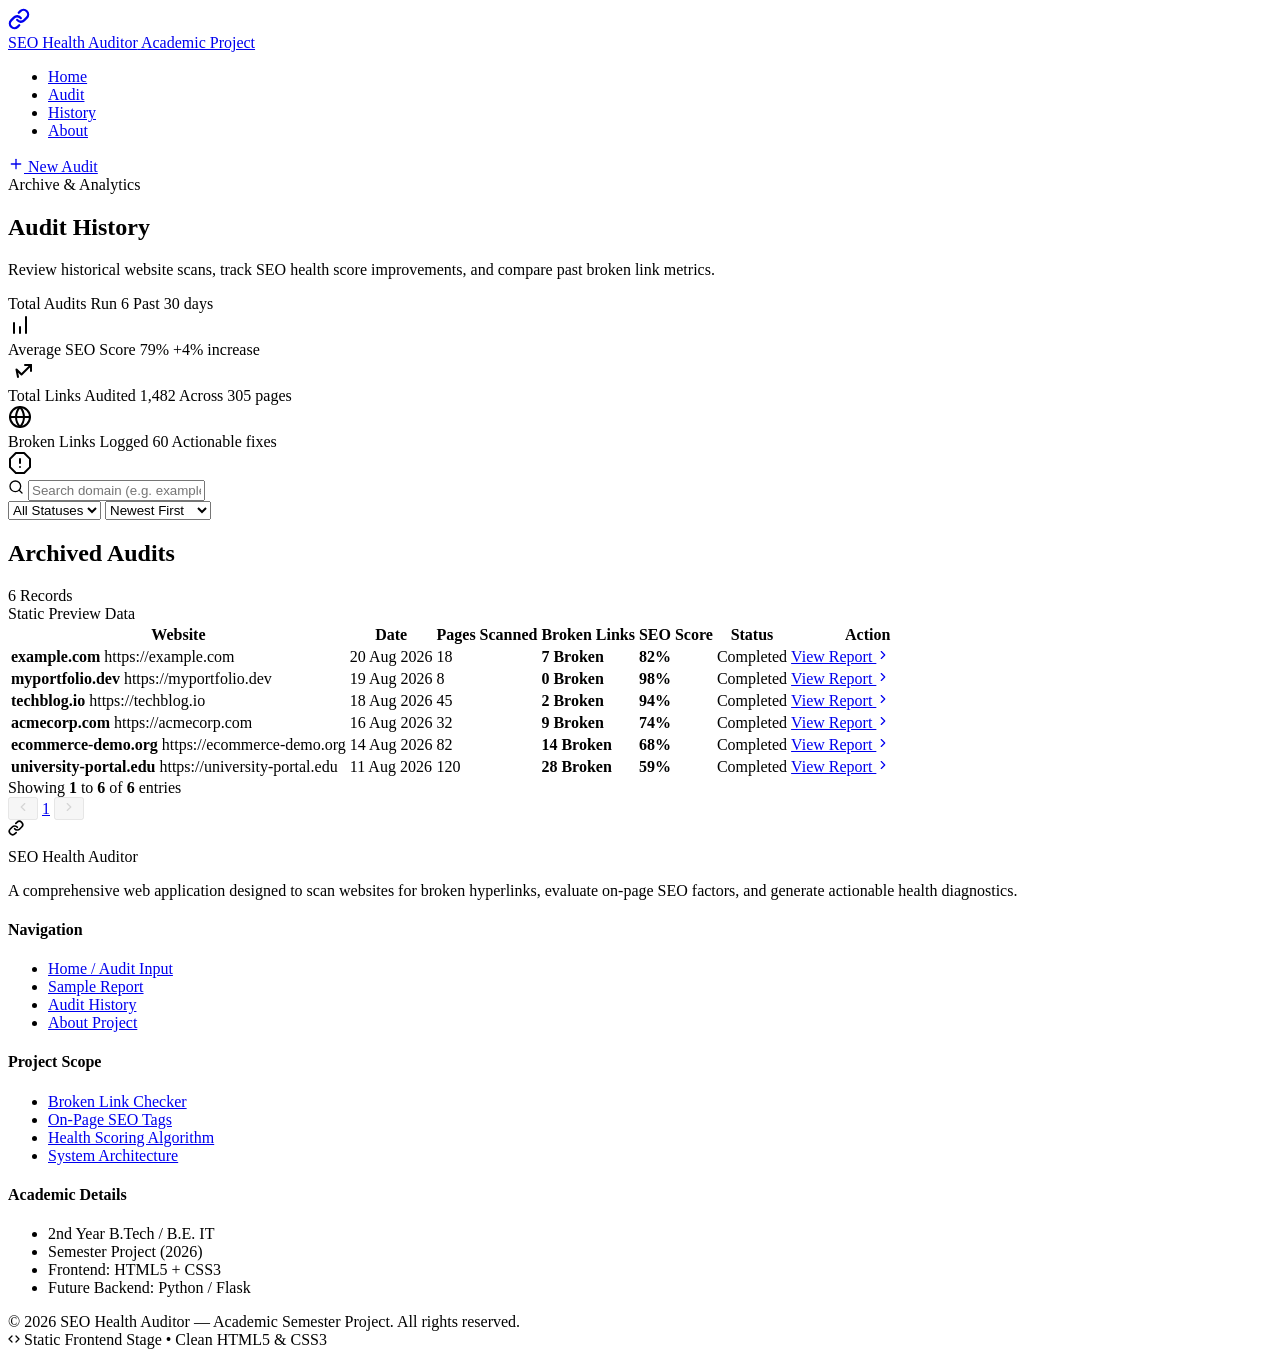
==== history.html @ 5d19b70d "Add files via upload" ====
<!DOCTYPE html>
<html lang="en">
<head>
  <meta charset="UTF-8">
  <meta name="viewport" content="width=device-width, initial-scale=1.0">
  <meta name="description" content="View previous website audit reports, track SEO health score progression over time, and access archived crawl logs.">
  <title>Audit History — SEO Health Auditor</title>
  <link rel="stylesheet" href="css/style.css">
</head>
<body>

  <!-- Navigation Bar -->
  <header class="navbar">
    <div class="container navbar-container">
      <a href="index.html" class="brand-logo" aria-label="SEO Health Auditor Home">
        <div class="brand-icon">
          <svg width="22" height="22" viewBox="0 0 24 24" fill="none" stroke="currentColor" stroke-width="2.5" stroke-linecap="round" stroke-linejoin="round" aria-hidden="true">
            <path d="M10 13a5 5 0 0 0 7.54.54l3-3a5 5 0 0 0-7.07-7.07l-1.72 1.71"></path>
            <path d="M14 11a5 5 0 0 0-7.54-.54l-3 3a5 5 0 0 0 7.07 7.07l1.71-1.71"></path>
          </svg>
        </div>
        <span>SEO Health Auditor</span>
        <span class="brand-badge">Academic Project</span>
      </a>

      <nav aria-label="Main Navigation">
        <ul class="nav-menu">
          <li><a href="index.html" class="nav-link">Home</a></li>
          <li><a href="audit-results.html" class="nav-link">Audit</a></li>
          <li><a href="history.html" class="nav-link active">History</a></li>
          <li><a href="about.html" class="nav-link">About</a></li>
        </ul>
      </nav>

      <div class="nav-actions">
        <a href="index.html" class="btn btn-primary btn-sm">
          <svg width="16" height="16" viewBox="0 0 24 24" fill="none" stroke="currentColor" stroke-width="2" stroke-linecap="round" stroke-linejoin="round" aria-hidden="true">
            <line x1="12" y1="5" x2="12" y2="19"></line>
            <line x1="5" y1="12" x2="19" y2="12"></line>
          </svg>
          New Audit
        </a>
      </div>
    </div>
  </header>

  <!-- Main Content Area -->
  <main class="main-content">
    <div class="container">

      <!-- Page Header -->
      <section class="section-header">
        <span class="section-tag">Archive &amp; Analytics</span>
        <h1 class="section-title">Audit History</h1>
        <p class="section-subtitle">
          Review historical website scans, track SEO health score improvements, and compare past broken link metrics.
        </p>
      </section>

      <!-- History Summary Metrics -->
      <section class="metrics-grid" aria-label="Historical Summary Statistics">
        <div class="metric-card">
          <div class="metric-info">
            <span class="metric-label">Total Audits Run</span>
            <span class="metric-value">6</span>
            <span class="metric-subtext">Past 30 days</span>
          </div>
          <div class="metric-icon-box blue">
            <svg width="24" height="24" viewBox="0 0 24 24" fill="none" stroke="currentColor" stroke-width="2" stroke-linecap="round" stroke-linejoin="round" aria-hidden="true">
              <path d="M12 20v-6M6 20V10M18 20V4"></path>
            </svg>
          </div>
        </div>

        <div class="metric-card">
          <div class="metric-info">
            <span class="metric-label">Average SEO Score</span>
            <span class="metric-value" style="color: var(--primary);">79%</span>
            <span class="metric-subtext" style="color: var(--success-dark);">+4% increase</span>
          </div>
          <div class="metric-icon-box success">
            <svg width="24" height="24" viewBox="0 0 24 24" fill="none" stroke="currentColor" stroke-width="2" stroke-linecap="round" stroke-linejoin="round" aria-hidden="true">
              <polyline points="23 6 13.5 15.5 8.5 10.5 10 18"></polyline>
              <polyline points="17 6 23 6 23 12"></polyline>
            </svg>
          </div>
        </div>

        <div class="metric-card">
          <div class="metric-info">
            <span class="metric-label">Total Links Audited</span>
            <span class="metric-value">1,482</span>
            <span class="metric-subtext">Across 305 pages</span>
          </div>
          <div class="metric-icon-box indigo">
            <svg width="24" height="24" viewBox="0 0 24 24" fill="none" stroke="currentColor" stroke-width="2" stroke-linecap="round" stroke-linejoin="round" aria-hidden="true">
              <circle cx="12" cy="12" r="10"></circle>
              <line x1="2" y1="12" x2="22" y2="12"></line>
              <path d="M12 2a15.3 15.3 0 0 1 4 10 15.3 15.3 0 0 1-4 10 15.3 15.3 0 0 1-4-10 15.3 15.3 0 0 1 4-10z"></path>
            </svg>
          </div>
        </div>

        <div class="metric-card">
          <div class="metric-info">
            <span class="metric-label">Broken Links Logged</span>
            <span class="metric-value" style="color: var(--danger-dark);">60</span>
            <span class="metric-subtext" style="color: var(--danger);">Actionable fixes</span>
          </div>
          <div class="metric-icon-box danger">
            <svg width="24" height="24" viewBox="0 0 24 24" fill="none" stroke="currentColor" stroke-width="2" stroke-linecap="round" stroke-linejoin="round" aria-hidden="true">
              <polygon points="7.86 2 16.14 2 22 7.86 22 16.14 16.14 22 7.86 22 2 16.14 2 7.86 7.86 2"></polygon>
              <line x1="12" y1="8" x2="12" y2="12"></line>
              <line x1="12" y1="16" x2="12.01" y2="16"></line>
            </svg>
          </div>
        </div>
      </section>

      <!-- Filter and Search Bar -->
      <section class="filter-bar" aria-label="Search and Filter Audits">
        <div class="search-box-wrapper">
          <span class="search-box-icon" aria-hidden="true">
            <svg width="16" height="16" viewBox="0 0 24 24" fill="none" stroke="currentColor" stroke-width="2" stroke-linecap="round" stroke-linejoin="round">
              <circle cx="11" cy="11" r="8"></circle>
              <line x1="21" y1="21" x2="16.65" y2="16.65"></line>
            </svg>
          </span>
          <label for="search-domain" class="visually-hidden" style="position: absolute; width: 1px; height: 1px; padding: 0; margin: -1px; overflow: hidden; clip: rect(0, 0, 0, 0); border: 0;">Search domain</label>
          <input 
            type="text" 
            id="search-domain" 
            class="search-input" 
            placeholder="Search domain (e.g. example.com)..."
          >
        </div>

        <div class="filter-actions">
          <label for="filter-status" class="visually-hidden" style="position: absolute; width: 1px; height: 1px; padding: 0; margin: -1px; overflow: hidden; clip: rect(0, 0, 0, 0); border: 0;">Filter by Status</label>
          <select id="filter-status" class="filter-select">
            <option value="all">All Statuses</option>
            <option value="completed">Completed</option>
            <option value="in-progress">In Progress</option>
            <option value="failed">Failed</option>
          </select>

          <label for="sort-by" class="visually-hidden" style="position: absolute; width: 1px; height: 1px; padding: 0; margin: -1px; overflow: hidden; clip: rect(0, 0, 0, 0); border: 0;">Sort by</label>
          <select id="sort-by" class="filter-select">
            <option value="date-desc">Newest First</option>
            <option value="date-asc">Oldest First</option>
            <option value="score-desc">Highest Score</option>
            <option value="score-asc">Lowest Score</option>
          </select>
        </div>
      </section>

      <!-- History Table Data Card -->
      <section class="data-card" aria-label="Previous Audit Records">
        <div class="data-card-header">
          <div class="data-card-title-group">
            <h2 class="data-card-title">Archived Audits</h2>
            <span class="data-card-count">6 Records</span>
          </div>
          <div>
            <span class="badge badge-neutral">Static Preview Data</span>
          </div>
        </div>

        <div class="table-responsive">
          <table class="data-table">
            <thead>
              <tr>
                <th scope="col">Website</th>
                <th scope="col">Date</th>
                <th scope="col">Pages Scanned</th>
                <th scope="col">Broken Links</th>
                <th scope="col">SEO Score</th>
                <th scope="col">Status</th>
                <th scope="col" style="text-align: right;">Action</th>
              </tr>
            </thead>
            <tbody>
              <!-- Row 1: example.com -->
              <tr>
                <td>
                  <strong>example.com</strong>
                  <span class="table-subtext">https://example.com</span>
                </td>
                <td>20 Aug 2026</td>
                <td>18</td>
                <td>
                  <span class="badge badge-warning" style="font-weight: 700;">7 Broken</span>
                </td>
                <td>
                  <strong style="color: var(--primary);">82%</strong>
                </td>
                <td>
                  <span class="badge badge-success">
                    <span class="badge-dot" aria-hidden="true"></span>
                    Completed
                  </span>
                </td>
                <td style="text-align: right;">
                  <a href="audit-results.html" class="btn btn-secondary btn-sm">
                    View Report
                    <svg width="14" height="14" viewBox="0 0 24 24" fill="none" stroke="currentColor" stroke-width="2" stroke-linecap="round" stroke-linejoin="round" aria-hidden="true">
                      <polyline points="9 18 15 12 9 6"></polyline>
                    </svg>
                  </a>
                </td>
              </tr>

              <!-- Row 2: myportfolio.dev -->
              <tr>
                <td>
                  <strong>myportfolio.dev</strong>
                  <span class="table-subtext">https://myportfolio.dev</span>
                </td>
                <td>19 Aug 2026</td>
                <td>8</td>
                <td>
                  <span class="badge badge-success" style="font-weight: 700;">0 Broken</span>
                </td>
                <td>
                  <strong style="color: var(--success-dark);">98%</strong>
                </td>
                <td>
                  <span class="badge badge-success">
                    <span class="badge-dot" aria-hidden="true"></span>
                    Completed
                  </span>
                </td>
                <td style="text-align: right;">
                  <a href="audit-results.html" class="btn btn-secondary btn-sm">
                    View Report
                    <svg width="14" height="14" viewBox="0 0 24 24" fill="none" stroke="currentColor" stroke-width="2" stroke-linecap="round" stroke-linejoin="round" aria-hidden="true">
                      <polyline points="9 18 15 12 9 6"></polyline>
                    </svg>
                  </a>
                </td>
              </tr>

              <!-- Row 3: techblog.io -->
              <tr>
                <td>
                  <strong>techblog.io</strong>
                  <span class="table-subtext">https://techblog.io</span>
                </td>
                <td>18 Aug 2026</td>
                <td>45</td>
                <td>
                  <span class="badge badge-success" style="font-weight: 700;">2 Broken</span>
                </td>
                <td>
                  <strong style="color: var(--success-dark);">94%</strong>
                </td>
                <td>
                  <span class="badge badge-success">
                    <span class="badge-dot" aria-hidden="true"></span>
                    Completed
                  </span>
                </td>
                <td style="text-align: right;">
                  <a href="audit-results.html" class="btn btn-secondary btn-sm">
                    View Report
                    <svg width="14" height="14" viewBox="0 0 24 24" fill="none" stroke="currentColor" stroke-width="2" stroke-linecap="round" stroke-linejoin="round" aria-hidden="true">
                      <polyline points="9 18 15 12 9 6"></polyline>
                    </svg>
                  </a>
                </td>
              </tr>

              <!-- Row 4: acmecorp.com -->
              <tr>
                <td>
                  <strong>acmecorp.com</strong>
                  <span class="table-subtext">https://acmecorp.com</span>
                </td>
                <td>16 Aug 2026</td>
                <td>32</td>
                <td>
                  <span class="badge badge-warning" style="font-weight: 700;">9 Broken</span>
                </td>
                <td>
                  <strong style="color: var(--primary);">74%</strong>
                </td>
                <td>
                  <span class="badge badge-success">
                    <span class="badge-dot" aria-hidden="true"></span>
                    Completed
                  </span>
                </td>
                <td style="text-align: right;">
                  <a href="audit-results.html" class="btn btn-secondary btn-sm">
                    View Report
                    <svg width="14" height="14" viewBox="0 0 24 24" fill="none" stroke="currentColor" stroke-width="2" stroke-linecap="round" stroke-linejoin="round" aria-hidden="true">
                      <polyline points="9 18 15 12 9 6"></polyline>
                    </svg>
                  </a>
                </td>
              </tr>

              <!-- Row 5: ecommerce-demo.org -->
              <tr>
                <td>
                  <strong>ecommerce-demo.org</strong>
                  <span class="table-subtext">https://ecommerce-demo.org</span>
                </td>
                <td>14 Aug 2026</td>
                <td>82</td>
                <td>
                  <span class="badge badge-critical" style="font-weight: 700;">14 Broken</span>
                </td>
                <td>
                  <strong style="color: var(--warning-dark);">68%</strong>
                </td>
                <td>
                  <span class="badge badge-success">
                    <span class="badge-dot" aria-hidden="true"></span>
                    Completed
                  </span>
                </td>
                <td style="text-align: right;">
                  <a href="audit-results.html" class="btn btn-secondary btn-sm">
                    View Report
                    <svg width="14" height="14" viewBox="0 0 24 24" fill="none" stroke="currentColor" stroke-width="2" stroke-linecap="round" stroke-linejoin="round" aria-hidden="true">
                      <polyline points="9 18 15 12 9 6"></polyline>
                    </svg>
                  </a>
                </td>
              </tr>

              <!-- Row 6: university-portal.edu -->
              <tr>
                <td>
                  <strong>university-portal.edu</strong>
                  <span class="table-subtext">https://university-portal.edu</span>
                </td>
                <td>11 Aug 2026</td>
                <td>120</td>
                <td>
                  <span class="badge badge-critical" style="font-weight: 700;">28 Broken</span>
                </td>
                <td>
                  <strong style="color: var(--danger-dark);">59%</strong>
                </td>
                <td>
                  <span class="badge badge-success">
                    <span class="badge-dot" aria-hidden="true"></span>
                    Completed
                  </span>
                </td>
                <td style="text-align: right;">
                  <a href="audit-results.html" class="btn btn-secondary btn-sm">
                    View Report
                    <svg width="14" height="14" viewBox="0 0 24 24" fill="none" stroke="currentColor" stroke-width="2" stroke-linecap="round" stroke-linejoin="round" aria-hidden="true">
                      <polyline points="9 18 15 12 9 6"></polyline>
                    </svg>
                  </a>
                </td>
              </tr>
            </tbody>
          </table>
        </div>

        <!-- Pagination Bar -->
        <div class="pagination">
          <div class="pagination-info">
            Showing <strong>1</strong> to <strong>6</strong> of <strong>6</strong> entries
          </div>
          <div class="pagination-controls">
            <button type="button" class="page-btn" disabled style="opacity: 0.5; cursor: not-allowed;" aria-label="Previous Page">
              <svg width="14" height="14" viewBox="0 0 24 24" fill="none" stroke="currentColor" stroke-width="2" stroke-linecap="round" stroke-linejoin="round">
                <polyline points="15 18 9 12 15 6"></polyline>
              </svg>
            </button>
            <a href="#" class="page-btn active">1</a>
            <button type="button" class="page-btn" disabled style="opacity: 0.5; cursor: not-allowed;" aria-label="Next Page">
              <svg width="14" height="14" viewBox="0 0 24 24" fill="none" stroke="currentColor" stroke-width="2" stroke-linecap="round" stroke-linejoin="round">
                <polyline points="9 18 15 12 9 6"></polyline>
              </svg>
            </button>
          </div>
        </div>
      </section>

    </div>
  </main>

  <!-- Global Footer -->
  <footer class="site-footer">
    <div class="container">
      <div class="footer-top">
        <div>
          <div class="footer-brand-title">
            <div class="brand-icon" style="width: 28px; height: 28px;">
              <svg width="16" height="16" viewBox="0 0 24 24" fill="none" stroke="currentColor" stroke-width="2.5" stroke-linecap="round" stroke-linejoin="round" aria-hidden="true">
                <path d="M10 13a5 5 0 0 0 7.54.54l3-3a5 5 0 0 0-7.07-7.07l-1.72 1.71"></path>
                <path d="M14 11a5 5 0 0 0-7.54-.54l-3 3a5 5 0 0 0 7.07 7.07l1.71-1.71"></path>
              </svg>
            </div>
            <span>SEO Health Auditor</span>
          </div>
          <p class="footer-desc">
            A comprehensive web application designed to scan websites for broken hyperlinks, evaluate on-page SEO factors, and generate actionable health diagnostics.
          </p>
        </div>

        <div>
          <h4 class="footer-column-title">Navigation</h4>
          <ul class="footer-links">
            <li><a href="index.html" class="footer-link">Home / Audit Input</a></li>
            <li><a href="audit-results.html" class="footer-link">Sample Report</a></li>
            <li><a href="history.html" class="footer-link">Audit History</a></li>
            <li><a href="about.html" class="footer-link">About Project</a></li>
          </ul>
        </div>

        <div>
          <h4 class="footer-column-title">Project Scope</h4>
          <ul class="footer-links">
            <li><a href="audit-results.html#broken-links" class="footer-link">Broken Link Checker</a></li>
            <li><a href="audit-results.html#seo-issues" class="footer-link">On-Page SEO Tags</a></li>
            <li><a href="audit-results.html#health-score" class="footer-link">Health Scoring Algorithm</a></li>
            <li><a href="about.html#architecture" class="footer-link">System Architecture</a></li>
          </ul>
        </div>

        <div>
          <h4 class="footer-column-title">Academic Details</h4>
          <ul class="footer-links">
            <li><span class="footer-link" style="cursor: default;">2nd Year B.Tech / B.E. IT</span></li>
            <li><span class="footer-link" style="cursor: default;">Semester Project (2026)</span></li>
            <li><span class="footer-link" style="cursor: default;">Frontend: HTML5 + CSS3</span></li>
            <li><span class="footer-link" style="cursor: default;">Future Backend: Python / Flask</span></li>
          </ul>
        </div>
      </div>

      <div class="footer-bottom">
        <div>
          &copy; 2026 SEO Health Auditor — Academic Semester Project. All rights reserved.
        </div>
        <div>
          <span class="footer-tag">
            <svg width="12" height="12" viewBox="0 0 24 24" fill="none" stroke="currentColor" stroke-width="2.5" stroke-linecap="round" stroke-linejoin="round" aria-hidden="true">
              <polyline points="16 18 22 12 16 6"></polyline>
              <polyline points="8 6 2 12 8 18"></polyline>
            </svg>
            Static Frontend Stage • Clean HTML5 &amp; CSS3
          </span>
        </div>
      </div>
    </div>
  </footer>

</body>
</html>
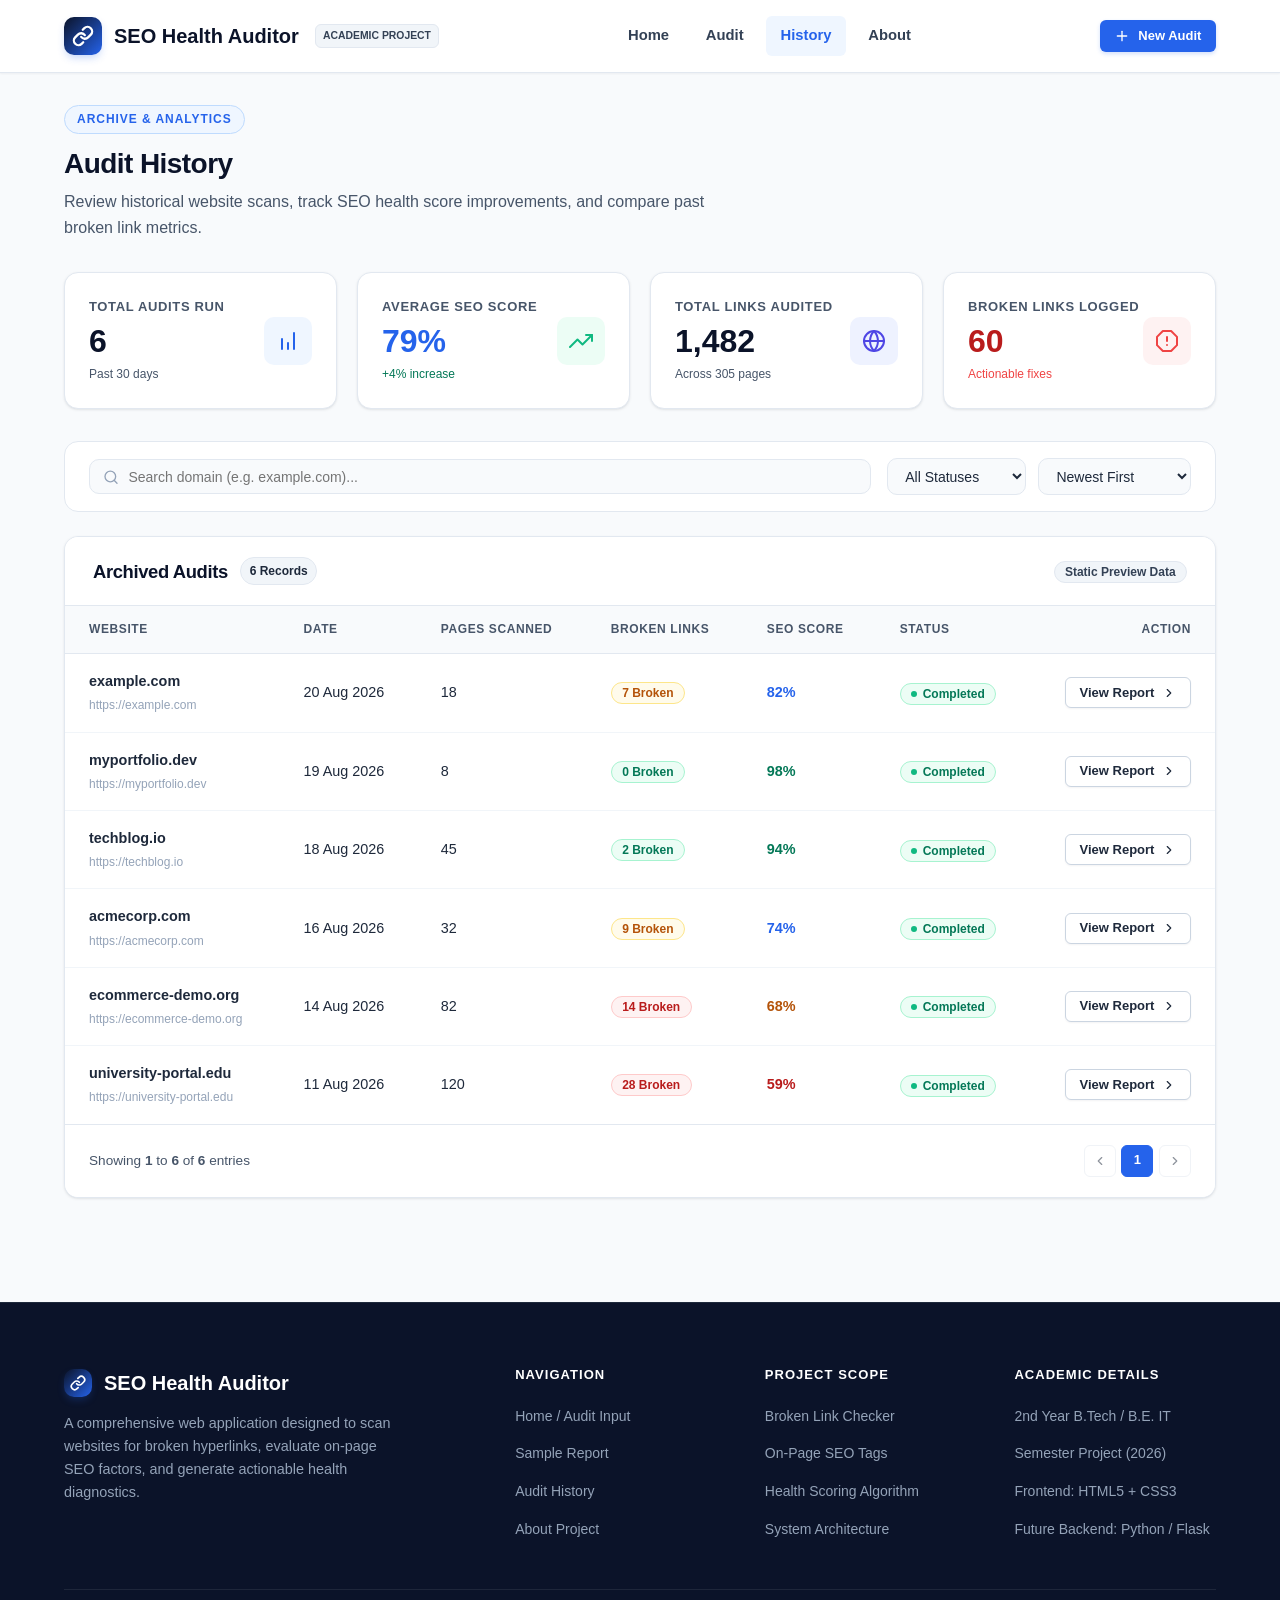
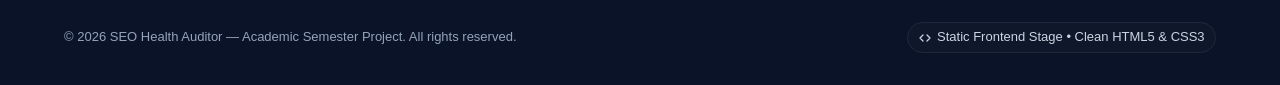
==== commit 1b6378a6: "added new file" ====
--- a/history.html
+++ b/history.html
@@ -79,11 +79,14 @@
             <span class="metric-subtext" style="color: var(--success-dark);">+4% increase</span>
           </div>
           <div class="metric-icon-box success">
-            <svg width="24" height="24" viewBox="0 0 24 24" fill="none" stroke="currentColor" stroke-width="2" stroke-linecap="round" stroke-linejoin="round" aria-hidden="true">
-              <polyline points="23 6 13.5 15.5 8.5 10.5 10 18"></polyline>
-              <polyline points="17 6 23 6 23 12"></polyline>
-            </svg>
-          </div>
+            <svg width="24" height="24" viewBox="0 0 24 24" fill="none"
+              stroke="currentColor" stroke-width="2"
+              stroke-linecap="round" stroke-linejoin="round"
+              aria-hidden="true">
+          <polyline points="23 6 13.5 15.5 8.5 10.5 1 18"></polyline>
+          <polyline points="17 6 23 6 23 12"></polyline>
+          </svg>
+        </div>
         </div>
 
         <div class="metric-card">
--- a/css/style.css
+++ b/css/style.css
@@ -0,0 +1,1651 @@
+/* ==========================================================================
+   SEO Health Auditor - Master Stylesheet
+   Pure CSS3 Design System for Website Broken Link & SEO Health Audit Tool
+   ========================================================================== */
+
+/* --------------------------------------------------------------------------
+   1. Google Font Import & CSS Variables (Design Tokens)
+   -------------------------------------------------------------------------- */
+@import url('https://fonts.googleapis.com/css2?family=Plus+Jakarta+Sans:wght@400;500;600;700;800&family=Inter:wght@400;500;600;700&family=JetBrains+Mono:wght@400;500;600&display=swap');
+
+:root {
+  /* Color Palette - Deep Navy & Slate Theme */
+  --bg-primary: #f8fafc;
+  --bg-surface: #ffffff;
+  --bg-subtle: #f1f5f9;
+  --bg-elevated: #ffffff;
+  
+  --navy-900: #0b1329;
+  --navy-800: #0f172a;
+  --navy-700: #1e293b;
+  --navy-600: #334155;
+  --navy-500: #475569;
+  
+  --slate-400: #94a3b8;
+  --slate-300: #cbd5e1;
+  --slate-200: #e2e8f0;
+  --slate-100: #f1f5f9;
+  --slate-50: #f8fafc;
+
+  /* Accent Blue */
+  --primary: #2563eb;
+  --primary-hover: #1d4ed8;
+  --primary-light: #eff6ff;
+  --primary-border: #bfdbfe;
+
+  /* Status Colors */
+  --success: #10b981;
+  --success-dark: #047857;
+  --success-light: #ecfdf5;
+  --success-border: #a7f3d0;
+
+  --warning: #f59e0b;
+  --warning-dark: #b45309;
+  --warning-light: #fffbeb;
+  --warning-border: #fde68a;
+
+  --danger: #ef4444;
+  --danger-dark: #b91c1c;
+  --danger-light: #fef2f2;
+  --danger-border: #fecaca;
+
+  --info: #0ea5e9;
+  --info-dark: #0369a1;
+  --info-light: #f0f9ff;
+  --info-border: #bae6fd;
+
+  /* Typography */
+  --font-heading: 'Plus Jakarta Sans', -apple-system, BlinkMacSystemFont, 'Segoe UI', Roboto, sans-serif;
+  --font-body: 'Inter', -apple-system, BlinkMacSystemFont, 'Segoe UI', Roboto, sans-serif;
+  --font-mono: 'JetBrains Mono', monospace;
+
+  /* Shadows */
+  --shadow-xs: 0 1px 2px 0 rgba(15, 23, 42, 0.05);
+  --shadow-sm: 0 1px 3px 0 rgba(15, 23, 42, 0.08), 0 1px 2px -1px rgba(15, 23, 42, 0.08);
+  --shadow-md: 0 4px 6px -1px rgba(15, 23, 42, 0.08), 0 2px 4px -2px rgba(15, 23, 42, 0.06);
+  --shadow-lg: 0 10px 15px -3px rgba(15, 23, 42, 0.08), 0 4px 6px -4px rgba(15, 23, 42, 0.04);
+  --shadow-xl: 0 20px 25px -5px rgba(15, 23, 42, 0.08), 0 8px 10px -6px rgba(15, 23, 42, 0.04);
+
+  /* Borders & Radius */
+  --radius-sm: 6px;
+  --radius-md: 10px;
+  --radius-lg: 14px;
+  --radius-xl: 20px;
+  --radius-full: 9999px;
+  --border-color: #e2e8f0;
+
+  /* Layout Container */
+  --max-width: 1200px;
+  --transition-fast: 0.15s ease-in-out;
+  --transition-normal: 0.25s ease-in-out;
+}
+
+/* --------------------------------------------------------------------------
+   2. Reset & Global Styles
+   -------------------------------------------------------------------------- */
+*, *::before, *::after {
+  box-sizing: border-box;
+  margin: 0;
+  padding: 0;
+}
+
+html {
+  font-size: 16px;
+  scroll-behavior: smooth;
+}
+
+body {
+  font-family: var(--font-body);
+  background-color: var(--bg-primary);
+  color: var(--navy-700);
+  line-height: 1.6;
+  min-height: 100vh;
+  display: flex;
+  flex-direction: column;
+  -webkit-font-smoothing: antialiased;
+  -moz-osx-font-smoothing: grayscale;
+}
+
+/* Typography Base */
+h1, h2, h3, h4, h5, h6 {
+  font-family: var(--font-heading);
+  color: var(--navy-900);
+  font-weight: 700;
+  line-height: 1.25;
+  letter-spacing: -0.02em;
+}
+
+p {
+  color: var(--navy-600);
+}
+
+a {
+  color: var(--primary);
+  text-decoration: none;
+  transition: color var(--transition-fast);
+}
+
+a:hover {
+  color: var(--primary-hover);
+}
+
+img, svg {
+  vertical-align: middle;
+  max-width: 100%;
+}
+
+code {
+  font-family: var(--font-mono);
+  font-size: 0.875em;
+  background-color: var(--slate-100);
+  color: var(--navy-800);
+  padding: 0.15rem 0.4rem;
+  border-radius: var(--radius-sm);
+  border: 1px solid var(--slate-200);
+}
+
+/* --------------------------------------------------------------------------
+   3. Container & Layout Utilities
+   -------------------------------------------------------------------------- */
+.container {
+  width: 100%;
+  max-width: var(--max-width);
+  margin-left: auto;
+  margin-right: auto;
+  padding-left: 1.5rem;
+  padding-right: 1.5rem;
+}
+
+.main-content {
+  flex: 1 0 auto;
+  padding-top: 2rem;
+  padding-bottom: 4rem;
+}
+
+.section-header {
+  margin-bottom: 2rem;
+}
+
+.section-tag {
+  display: inline-flex;
+  align-items: center;
+  gap: 0.4rem;
+  font-size: 0.75rem;
+  font-weight: 700;
+  text-transform: uppercase;
+  letter-spacing: 0.08em;
+  color: var(--primary);
+  background-color: var(--primary-light);
+  border: 1px solid var(--primary-border);
+  padding: 0.25rem 0.75rem;
+  border-radius: var(--radius-full);
+  margin-bottom: 0.75rem;
+}
+
+.section-title {
+  font-size: 1.75rem;
+  font-weight: 800;
+  color: var(--navy-900);
+  margin-bottom: 0.5rem;
+}
+
+.section-subtitle {
+  font-size: 1rem;
+  color: var(--navy-500);
+  max-width: 650px;
+}
+
+/* --------------------------------------------------------------------------
+   4. Header & Navigation Bar
+   -------------------------------------------------------------------------- */
+.navbar {
+  background-color: #ffffff;
+  border-bottom: 1px solid var(--border-color);
+  position: sticky;
+  top: 0;
+  z-index: 1000;
+  box-shadow: var(--shadow-xs);
+}
+
+.navbar-container {
+  display: flex;
+  align-items: center;
+  justify-content: space-between;
+  height: 72px;
+}
+
+.brand-logo {
+  display: flex;
+  align-items: center;
+  gap: 0.75rem;
+  font-family: var(--font-heading);
+  font-weight: 800;
+  font-size: 1.25rem;
+  color: var(--navy-900);
+  text-decoration: none;
+}
+
+.brand-icon {
+  width: 38px;
+  height: 38px;
+  background: linear-gradient(135deg, var(--navy-900) 0%, var(--primary) 100%);
+  border-radius: var(--radius-md);
+  display: flex;
+  align-items: center;
+  justify-content: center;
+  color: #ffffff;
+  box-shadow: 0 4px 8px -2px rgba(37, 99, 235, 0.3);
+}
+
+.brand-badge {
+  font-size: 0.65rem;
+  font-weight: 700;
+  text-transform: uppercase;
+  background-color: var(--slate-100);
+  color: var(--navy-600);
+  padding: 0.15rem 0.45rem;
+  border-radius: var(--radius-sm);
+  border: 1px solid var(--slate-200);
+  margin-left: 0.25rem;
+}
+
+.nav-menu {
+  display: flex;
+  align-items: center;
+  gap: 0.5rem;
+  list-style: none;
+}
+
+.nav-link {
+  display: inline-flex;
+  align-items: center;
+  gap: 0.4rem;
+  padding: 0.5rem 0.9rem;
+  font-size: 0.925rem;
+  font-weight: 600;
+  color: var(--navy-600);
+  border-radius: var(--radius-sm);
+  transition: all var(--transition-fast);
+}
+
+.nav-link:hover {
+  color: var(--primary);
+  background-color: var(--primary-light);
+}
+
+.nav-link.active {
+  color: var(--primary);
+  background-color: var(--primary-light);
+  font-weight: 700;
+}
+
+.nav-actions {
+  display: flex;
+  align-items: center;
+  gap: 0.75rem;
+}
+
+/* --------------------------------------------------------------------------
+   5. Buttons
+   -------------------------------------------------------------------------- */
+.btn {
+  display: inline-flex;
+  align-items: center;
+  justify-content: center;
+  gap: 0.5rem;
+  font-family: var(--font-heading);
+  font-size: 0.925rem;
+  font-weight: 600;
+  padding: 0.65rem 1.25rem;
+  border-radius: var(--radius-md);
+  border: 1px solid transparent;
+  cursor: pointer;
+  text-decoration: none;
+  transition: all var(--transition-fast);
+  line-height: 1.25;
+  white-space: nowrap;
+}
+
+.btn-primary {
+  background-color: var(--primary);
+  color: #ffffff;
+  box-shadow: 0 2px 4px rgba(37, 99, 235, 0.2);
+}
+
+.btn-primary:hover {
+  background-color: var(--primary-hover);
+  color: #ffffff;
+  box-shadow: 0 4px 8px rgba(37, 99, 235, 0.3);
+  transform: translateY(-1px);
+}
+
+.btn-secondary {
+  background-color: #ffffff;
+  color: var(--navy-700);
+  border-color: var(--slate-300);
+  box-shadow: var(--shadow-xs);
+}
+
+.btn-secondary:hover {
+  background-color: var(--slate-50);
+  border-color: var(--slate-400);
+  color: var(--navy-900);
+}
+
+.btn-sm {
+  font-size: 0.8125rem;
+  padding: 0.4rem 0.85rem;
+  border-radius: var(--radius-sm);
+}
+
+.btn-lg {
+  font-size: 1rem;
+  padding: 0.875rem 1.75rem;
+  border-radius: var(--radius-lg);
+}
+
+.btn-icon {
+  width: 36px;
+  height: 36px;
+  padding: 0;
+  border-radius: var(--radius-sm);
+}
+
+/* --------------------------------------------------------------------------
+   6. Form Elements & Hero Input
+   -------------------------------------------------------------------------- */
+.form-group {
+  display: flex;
+  flex-direction: column;
+  gap: 0.4rem;
+  margin-bottom: 1.25rem;
+}
+
+.form-label {
+  font-size: 0.875rem;
+  font-weight: 600;
+  color: var(--navy-800);
+}
+
+.form-input {
+  width: 100%;
+  font-family: var(--font-body);
+  font-size: 0.95rem;
+  color: var(--navy-900);
+  background-color: #ffffff;
+  border: 1px solid var(--slate-300);
+  border-radius: var(--radius-md);
+  padding: 0.65rem 0.95rem;
+  outline: none;
+  transition: all var(--transition-fast);
+}
+
+.form-input:focus {
+  border-color: var(--primary);
+  box-shadow: 0 0 0 3px rgba(37, 99, 235, 0.15);
+}
+
+.form-helper {
+  font-size: 0.8rem;
+  color: var(--navy-500);
+}
+
+/* Big Hero Audit Search Box */
+.audit-search-container {
+  background-color: #ffffff;
+  padding: 0.5rem;
+  border-radius: var(--radius-xl);
+  border: 1px solid var(--slate-200);
+  box-shadow: var(--shadow-xl);
+  max-width: 720px;
+  margin: 0 auto;
+}
+
+.audit-search-form {
+  display: flex;
+  align-items: center;
+  gap: 0.5rem;
+  position: relative;
+}
+
+.url-input-wrapper {
+  position: relative;
+  flex: 1;
+  display: flex;
+  align-items: center;
+}
+
+.url-input-icon {
+  position: absolute;
+  left: 1.25rem;
+  color: var(--slate-400);
+  display: flex;
+  align-items: center;
+  pointer-events: none;
+}
+
+.url-hero-input {
+  width: 100%;
+  font-family: var(--font-body);
+  font-size: 1.05rem;
+  color: var(--navy-900);
+  border: none;
+  outline: none;
+  background: transparent;
+  padding: 0.9rem 1.25rem 0.9rem 3.25rem;
+  border-radius: var(--radius-lg);
+}
+
+.url-hero-input::placeholder {
+  color: var(--slate-400);
+}
+
+/* --------------------------------------------------------------------------
+   7. Hero Section (Homepage)
+   -------------------------------------------------------------------------- */
+.hero-section {
+  padding: 4.5rem 0 3.5rem;
+  text-align: center;
+  background: radial-gradient(circle at 50% 10%, rgba(37, 99, 235, 0.06) 0%, transparent 60%);
+  border-bottom: 1px solid var(--border-color);
+  position: relative;
+}
+
+.hero-badge {
+  display: inline-flex;
+  align-items: center;
+  gap: 0.5rem;
+  background-color: #ffffff;
+  border: 1px solid var(--slate-200);
+  padding: 0.35rem 0.9rem;
+  border-radius: var(--radius-full);
+  font-size: 0.8125rem;
+  font-weight: 600;
+  color: var(--navy-700);
+  box-shadow: var(--shadow-sm);
+  margin-bottom: 1.5rem;
+}
+
+.hero-badge-pulse {
+  width: 8px;
+  height: 8px;
+  border-radius: 50%;
+  background-color: var(--success);
+  box-shadow: 0 0 0 2px var(--success-border);
+}
+
+.hero-title {
+  font-size: 3rem;
+  font-weight: 800;
+  line-height: 1.15;
+  color: var(--navy-900);
+  max-width: 840px;
+  margin: 0 auto 1.25rem;
+  letter-spacing: -0.03em;
+}
+
+.hero-title-highlight {
+  background: linear-gradient(135deg, var(--navy-900) 20%, var(--primary) 100%);
+  -webkit-background-clip: text;
+  -webkit-text-fill-color: transparent;
+}
+
+.hero-subtitle {
+  font-size: 1.15rem;
+  color: var(--navy-500);
+  max-width: 680px;
+  margin: 0 auto 2.25rem;
+  line-height: 1.6;
+}
+
+.hero-quick-hints {
+  display: flex;
+  align-items: center;
+  justify-content: center;
+  gap: 1.5rem;
+  margin-top: 1.25rem;
+  font-size: 0.8125rem;
+  color: var(--navy-500);
+}
+
+.hero-quick-hint-item {
+  display: inline-flex;
+  align-items: center;
+  gap: 0.35rem;
+}
+
+.hero-quick-hint-item svg {
+  color: var(--success);
+}
+
+/* --------------------------------------------------------------------------
+   8. Feature Cards & Grid Layouts
+   -------------------------------------------------------------------------- */
+.features-section {
+  padding: 5rem 0;
+}
+
+.feature-grid {
+  display: grid;
+  grid-template-columns: repeat(4, 1fr);
+  gap: 1.5rem;
+}
+
+.feature-card {
+  background-color: #ffffff;
+  border: 1px solid var(--slate-200);
+  border-radius: var(--radius-lg);
+  padding: 1.75rem 1.5rem;
+  transition: all var(--transition-normal);
+  display: flex;
+  flex-direction: column;
+  box-shadow: var(--shadow-sm);
+  position: relative;
+  overflow: hidden;
+}
+
+.feature-card::before {
+  content: '';
+  position: absolute;
+  top: 0;
+  left: 0;
+  right: 0;
+  height: 3px;
+  background-color: transparent;
+  transition: background-color var(--transition-fast);
+}
+
+.feature-card:hover {
+  transform: translateY(-4px);
+  box-shadow: var(--shadow-lg);
+  border-color: var(--slate-300);
+}
+
+.feature-card:hover::before {
+  background-color: var(--primary);
+}
+
+.feature-icon-wrapper {
+  width: 48px;
+  height: 48px;
+  border-radius: var(--radius-md);
+  display: flex;
+  align-items: center;
+  justify-content: center;
+  margin-bottom: 1.25rem;
+}
+
+.feature-icon-wrapper.blue {
+  background-color: var(--primary-light);
+  color: var(--primary);
+}
+
+.feature-icon-wrapper.emerald {
+  background-color: var(--success-light);
+  color: var(--success);
+}
+
+.feature-icon-wrapper.amber {
+  background-color: var(--warning-light);
+  color: var(--warning-dark);
+}
+
+.feature-icon-wrapper.indigo {
+  background-color: #eef2ff;
+  color: #4f46e5;
+}
+
+.feature-title {
+  font-size: 1.15rem;
+  font-weight: 700;
+  color: var(--navy-900);
+  margin-bottom: 0.5rem;
+}
+
+.feature-description {
+  font-size: 0.9rem;
+  color: var(--navy-600);
+  line-height: 1.55;
+}
+
+/* --------------------------------------------------------------------------
+   9. How It Works (3 Steps)
+   -------------------------------------------------------------------------- */
+.how-it-works-section {
+  padding: 5rem 0;
+  background-color: #ffffff;
+  border-top: 1px solid var(--border-color);
+  border-bottom: 1px solid var(--border-color);
+}
+
+.steps-grid {
+  display: grid;
+  grid-template-columns: repeat(3, 1fr);
+  gap: 2rem;
+  position: relative;
+}
+
+.step-card {
+  background-color: var(--bg-primary);
+  border: 1px solid var(--slate-200);
+  border-radius: var(--radius-lg);
+  padding: 2rem 1.75rem;
+  position: relative;
+  display: flex;
+  flex-direction: column;
+}
+
+.step-number {
+  font-family: var(--font-heading);
+  font-size: 2.25rem;
+  font-weight: 800;
+  color: var(--slate-300);
+  line-height: 1;
+  margin-bottom: 1rem;
+}
+
+.step-card:hover .step-number {
+  color: var(--primary);
+}
+
+.step-heading {
+  font-size: 1.2rem;
+  font-weight: 700;
+  color: var(--navy-900);
+  margin-bottom: 0.6rem;
+}
+
+.step-text {
+  font-size: 0.925rem;
+  color: var(--navy-600);
+}
+
+/* --------------------------------------------------------------------------
+   10. Metric Summary Cards (Dashboard)
+   -------------------------------------------------------------------------- */
+.metrics-grid {
+  display: grid;
+  grid-template-columns: repeat(4, 1fr);
+  gap: 1.25rem;
+  margin-bottom: 2rem;
+}
+
+.metric-card {
+  background-color: #ffffff;
+  border: 1px solid var(--slate-200);
+  border-radius: var(--radius-lg);
+  padding: 1.5rem;
+  display: flex;
+  align-items: center;
+  justify-content: space-between;
+  box-shadow: var(--shadow-sm);
+  transition: all var(--transition-fast);
+}
+
+.metric-card:hover {
+  box-shadow: var(--shadow-md);
+  border-color: var(--slate-300);
+}
+
+.metric-info {
+  display: flex;
+  flex-direction: column;
+}
+
+.metric-label {
+  font-size: 0.8125rem;
+  font-weight: 600;
+  text-transform: uppercase;
+  letter-spacing: 0.05em;
+  color: var(--navy-500);
+  margin-bottom: 0.35rem;
+}
+
+.metric-value {
+  font-family: var(--font-heading);
+  font-size: 2rem;
+  font-weight: 800;
+  color: var(--navy-900);
+  line-height: 1.1;
+}
+
+.metric-subtext {
+  font-size: 0.75rem;
+  color: var(--navy-500);
+  margin-top: 0.35rem;
+  display: flex;
+  align-items: center;
+  gap: 0.3rem;
+}
+
+.metric-icon-box {
+  width: 48px;
+  height: 48px;
+  border-radius: var(--radius-md);
+  display: flex;
+  align-items: center;
+  justify-content: center;
+  flex-shrink: 0;
+}
+
+.metric-icon-box.blue {
+  background-color: var(--primary-light);
+  color: var(--primary);
+}
+
+.metric-icon-box.indigo {
+  background-color: #eef2ff;
+  color: #4f46e5;
+}
+
+.metric-icon-box.danger {
+  background-color: var(--danger-light);
+  color: var(--danger);
+}
+
+.metric-icon-box.success {
+  background-color: var(--success-light);
+  color: var(--success);
+}
+
+/* --------------------------------------------------------------------------
+   11. SEO Health Score Section & Circular Gauge (Pure CSS)
+   -------------------------------------------------------------------------- */
+.score-overview-card {
+  background-color: #ffffff;
+  border: 1px solid var(--slate-200);
+  border-radius: var(--radius-xl);
+  padding: 2.25rem;
+  margin-bottom: 2.5rem;
+  box-shadow: var(--shadow-sm);
+  display: grid;
+  grid-template-columns: 280px 1fr;
+  gap: 2.5rem;
+  align-items: center;
+}
+
+.gauge-wrapper {
+  display: flex;
+  flex-direction: column;
+  align-items: center;
+  justify-content: center;
+  text-align: center;
+}
+
+/* Pure CSS Conic Gradient Circular Score */
+.circular-gauge {
+  width: 190px;
+  height: 190px;
+  border-radius: 50%;
+  background: conic-gradient(
+    var(--primary) 0% 82%,
+    var(--slate-200) 82% 100%
+  );
+  display: flex;
+  align-items: center;
+  justify-content: center;
+  position: relative;
+  box-shadow: inset 0 0 10px rgba(0, 0, 0, 0.05);
+}
+
+.circular-gauge-inner {
+  width: 146px;
+  height: 146px;
+  background-color: #ffffff;
+  border-radius: 50%;
+  display: flex;
+  flex-direction: column;
+  align-items: center;
+  justify-content: center;
+  box-shadow: var(--shadow-sm);
+}
+
+.gauge-score-number {
+  font-family: var(--font-heading);
+  font-size: 2.5rem;
+  font-weight: 800;
+  color: var(--navy-900);
+  line-height: 1;
+}
+
+.gauge-score-total {
+  font-size: 0.8125rem;
+  font-weight: 600;
+  color: var(--navy-500);
+  text-transform: uppercase;
+  letter-spacing: 0.05em;
+}
+
+.score-details-wrapper {
+  display: flex;
+  flex-direction: column;
+  gap: 1.25rem;
+}
+
+.score-status-badge {
+  display: inline-flex;
+  align-items: center;
+  gap: 0.5rem;
+  background-color: var(--success-light);
+  color: var(--success-dark);
+  border: 1px solid var(--success-border);
+  padding: 0.35rem 0.85rem;
+  border-radius: var(--radius-full);
+  font-size: 0.875rem;
+  font-weight: 700;
+  width: fit-content;
+}
+
+.score-headline {
+  font-size: 1.5rem;
+  font-weight: 800;
+  color: var(--navy-900);
+}
+
+.score-description {
+  font-size: 0.95rem;
+  color: var(--navy-600);
+  line-height: 1.6;
+}
+
+.score-sub-metrics {
+  display: grid;
+  grid-template-columns: repeat(4, 1fr);
+  gap: 1rem;
+  padding-top: 1rem;
+  border-top: 1px solid var(--slate-100);
+}
+
+.sub-metric-item {
+  display: flex;
+  flex-direction: column;
+  gap: 0.25rem;
+}
+
+.sub-metric-name {
+  font-size: 0.75rem;
+  font-weight: 600;
+  color: var(--navy-500);
+  text-transform: uppercase;
+}
+
+.sub-metric-bar-bg {
+  width: 100%;
+  height: 6px;
+  background-color: var(--slate-100);
+  border-radius: var(--radius-full);
+  overflow: hidden;
+}
+
+.sub-metric-bar-fill {
+  height: 100%;
+  border-radius: var(--radius-full);
+}
+
+.fill-emerald { background-color: var(--success); }
+.fill-blue { background-color: var(--primary); }
+.fill-amber { background-color: var(--warning); }
+.fill-indigo { background-color: #6366f1; }
+
+.sub-metric-val {
+  font-family: var(--font-heading);
+  font-size: 0.875rem;
+  font-weight: 700;
+  color: var(--navy-900);
+}
+
+/* --------------------------------------------------------------------------
+   12. Dashboard Header & Metadata Strip
+   -------------------------------------------------------------------------- */
+.dashboard-header-card {
+  background-color: #ffffff;
+  border: 1px solid var(--slate-200);
+  border-radius: var(--radius-lg);
+  padding: 1.75rem 2rem;
+  margin-bottom: 2rem;
+  display: flex;
+  align-items: center;
+  justify-content: space-between;
+  box-shadow: var(--shadow-sm);
+}
+
+.dashboard-title-group h1 {
+  font-size: 1.75rem;
+  margin-bottom: 0.5rem;
+}
+
+.dashboard-meta-list {
+  display: flex;
+  align-items: center;
+  gap: 1.5rem;
+  flex-wrap: wrap;
+  font-size: 0.875rem;
+  color: var(--navy-600);
+}
+
+.meta-item {
+  display: inline-flex;
+  align-items: center;
+  gap: 0.4rem;
+}
+
+.meta-item-url {
+  font-family: var(--font-mono);
+  font-weight: 600;
+  color: var(--primary);
+  background-color: var(--primary-light);
+  padding: 0.15rem 0.5rem;
+  border-radius: var(--radius-sm);
+}
+
+.dashboard-header-actions {
+  display: flex;
+  align-items: center;
+  gap: 0.75rem;
+}
+
+/* --------------------------------------------------------------------------
+   13. Tables & Data Display
+   -------------------------------------------------------------------------- */
+.data-card {
+  background-color: #ffffff;
+  border: 1px solid var(--slate-200);
+  border-radius: var(--radius-lg);
+  margin-bottom: 2.5rem;
+  box-shadow: var(--shadow-sm);
+  overflow: hidden;
+}
+
+.data-card-header {
+  padding: 1.25rem 1.75rem;
+  border-bottom: 1px solid var(--slate-200);
+  display: flex;
+  align-items: center;
+  justify-content: space-between;
+  background-color: #ffffff;
+}
+
+.data-card-title-group {
+  display: flex;
+  align-items: center;
+  gap: 0.75rem;
+}
+
+.data-card-title {
+  font-size: 1.15rem;
+  font-weight: 700;
+  color: var(--navy-900);
+}
+
+.data-card-count {
+  font-size: 0.75rem;
+  font-weight: 700;
+  padding: 0.2rem 0.55rem;
+  border-radius: var(--radius-full);
+  background-color: var(--slate-100);
+  color: var(--navy-700);
+  border: 1px solid var(--slate-200);
+}
+
+.table-responsive {
+  width: 100%;
+  overflow-x: auto;
+  -webkit-overflow-scrolling: touch;
+}
+
+.data-table {
+  width: 100%;
+  border-collapse: collapse;
+  text-align: left;
+  font-size: 0.9rem;
+}
+
+.data-table thead {
+  background-color: var(--slate-50);
+  border-bottom: 1px solid var(--slate-200);
+}
+
+.data-table th {
+  padding: 0.875rem 1.5rem;
+  font-family: var(--font-heading);
+  font-size: 0.75rem;
+  font-weight: 700;
+  text-transform: uppercase;
+  letter-spacing: 0.05em;
+  color: var(--navy-500);
+  white-space: nowrap;
+}
+
+.data-table td {
+  padding: 1rem 1.5rem;
+  border-bottom: 1px solid var(--slate-100);
+  color: var(--navy-700);
+  vertical-align: middle;
+}
+
+.data-table tbody tr:last-child td {
+  border-bottom: none;
+}
+
+.data-table tbody tr:hover {
+  background-color: #fcfdfe;
+}
+
+.table-link {
+  font-family: var(--font-mono);
+  font-size: 0.8125rem;
+  color: var(--navy-800);
+  display: inline-flex;
+  align-items: center;
+  gap: 0.35rem;
+}
+
+.table-link:hover {
+  color: var(--primary);
+  text-decoration: underline;
+}
+
+.table-subtext {
+  font-size: 0.75rem;
+  color: var(--slate-400);
+  display: block;
+  margin-top: 0.2rem;
+}
+
+/* --------------------------------------------------------------------------
+   14. Badges & Tags
+   -------------------------------------------------------------------------- */
+.badge {
+  display: inline-flex;
+  align-items: center;
+  gap: 0.35rem;
+  padding: 0.25rem 0.65rem;
+  border-radius: var(--radius-full);
+  font-size: 0.75rem;
+  font-weight: 700;
+  line-height: 1;
+  white-space: nowrap;
+}
+
+.badge-dot {
+  width: 6px;
+  height: 6px;
+  border-radius: 50%;
+}
+
+/* Badge Variants */
+.badge-critical {
+  background-color: var(--danger-light);
+  color: var(--danger-dark);
+  border: 1px solid var(--danger-border);
+}
+.badge-critical .badge-dot { background-color: var(--danger); }
+
+.badge-warning {
+  background-color: var(--warning-light);
+  color: var(--warning-dark);
+  border: 1px solid var(--warning-border);
+}
+.badge-warning .badge-dot { background-color: var(--warning); }
+
+.badge-success, .badge-good {
+  background-color: var(--success-light);
+  color: var(--success-dark);
+  border: 1px solid var(--success-border);
+}
+.badge-success .badge-dot, .badge-good .badge-dot { background-color: var(--success); }
+
+.badge-info {
+  background-color: var(--info-light);
+  color: var(--info-dark);
+  border: 1px solid var(--info-border);
+}
+.badge-info .badge-dot { background-color: var(--info); }
+
+.badge-neutral {
+  background-color: var(--slate-100);
+  color: var(--navy-600);
+  border: 1px solid var(--slate-200);
+}
+.badge-neutral .badge-dot { background-color: var(--navy-500); }
+
+.badge-code {
+  font-family: var(--font-mono);
+  font-size: 0.8125rem;
+  padding: 0.2rem 0.5rem;
+  border-radius: var(--radius-sm);
+  font-weight: 700;
+}
+
+.badge-code-404 {
+  background-color: #fee2e2;
+  color: #991b1b;
+  border: 1px solid #fecaca;
+}
+
+.badge-code-500 {
+  background-color: #fef2f2;
+  color: #7f1d1d;
+  border: 1px solid #f87171;
+}
+
+.badge-code-200 {
+  background-color: #d1fae5;
+  color: #065f46;
+  border: 1px solid #a7f3d0;
+}
+
+/* --------------------------------------------------------------------------
+   15. Audit History Page Specifics
+   -------------------------------------------------------------------------- */
+.filter-bar {
+  background-color: #ffffff;
+  border: 1px solid var(--slate-200);
+  border-radius: var(--radius-lg);
+  padding: 1rem 1.5rem;
+  margin-bottom: 1.5rem;
+  display: flex;
+  align-items: center;
+  justify-content: space-between;
+  gap: 1rem;
+  flex-wrap: wrap;
+}
+
+.search-box-wrapper {
+  position: relative;
+  flex: 1;
+  min-width: 260px;
+}
+
+.search-box-icon {
+  position: absolute;
+  left: 0.9rem;
+  top: 50%;
+  transform: translateY(-50%);
+  color: var(--slate-400);
+  pointer-events: none;
+}
+
+.search-input {
+  width: 100%;
+  padding: 0.55rem 0.85rem 0.55rem 2.4rem;
+  font-family: var(--font-body);
+  font-size: 0.875rem;
+  color: var(--navy-900);
+  background-color: var(--bg-primary);
+  border: 1px solid var(--slate-200);
+  border-radius: var(--radius-md);
+  outline: none;
+}
+
+.search-input:focus {
+  border-color: var(--primary);
+  background-color: #ffffff;
+}
+
+.filter-actions {
+  display: flex;
+  align-items: center;
+  gap: 0.75rem;
+}
+
+.filter-select {
+  padding: 0.55rem 1.85rem 0.55rem 0.85rem;
+  font-family: var(--font-body);
+  font-size: 0.875rem;
+  color: var(--navy-700);
+  background-color: var(--bg-primary);
+  border: 1px solid var(--slate-200);
+  border-radius: var(--radius-md);
+  outline: none;
+  cursor: pointer;
+}
+
+.pagination {
+  display: flex;
+  align-items: center;
+  justify-content: space-between;
+  padding: 1.25rem 1.5rem;
+  border-top: 1px solid var(--slate-200);
+  background-color: #ffffff;
+}
+
+.pagination-info {
+  font-size: 0.85rem;
+  color: var(--navy-500);
+}
+
+.pagination-controls {
+  display: flex;
+  align-items: center;
+  gap: 0.35rem;
+}
+
+.page-btn {
+  display: inline-flex;
+  align-items: center;
+  justify-content: center;
+  min-width: 32px;
+  height: 32px;
+  padding: 0 0.5rem;
+  font-size: 0.8125rem;
+  font-weight: 600;
+  border-radius: var(--radius-sm);
+  border: 1px solid var(--slate-200);
+  background-color: #ffffff;
+  color: var(--navy-700);
+  text-decoration: none;
+  transition: all var(--transition-fast);
+}
+
+.page-btn:hover {
+  background-color: var(--slate-100);
+  border-color: var(--slate-300);
+}
+
+.page-btn.active {
+  background-color: var(--primary);
+  border-color: var(--primary);
+  color: #ffffff;
+}
+
+/* --------------------------------------------------------------------------
+   16. About Page Specifics
+   -------------------------------------------------------------------------- */
+.about-hero {
+  background-color: #ffffff;
+  border: 1px solid var(--slate-200);
+  border-radius: var(--radius-xl);
+  padding: 3rem 2.5rem;
+  margin-bottom: 2.5rem;
+  box-shadow: var(--shadow-sm);
+}
+
+.about-grid {
+  display: grid;
+  grid-template-columns: 2fr 1fr;
+  gap: 2.5rem;
+  align-items: start;
+}
+
+.about-content-block {
+  display: flex;
+  flex-direction: column;
+  gap: 1.5rem;
+}
+
+.about-paragraph {
+  font-size: 1.05rem;
+  color: var(--navy-600);
+  line-height: 1.7;
+}
+
+.project-meta-box {
+  background-color: var(--bg-primary);
+  border: 1px solid var(--slate-200);
+  border-radius: var(--radius-lg);
+  padding: 1.75rem;
+}
+
+.meta-box-title {
+  font-size: 1.05rem;
+  font-weight: 700;
+  color: var(--navy-900);
+  margin-bottom: 1.25rem;
+  padding-bottom: 0.75rem;
+  border-bottom: 1px solid var(--slate-200);
+}
+
+.meta-box-list {
+  list-style: none;
+  display: flex;
+  flex-direction: column;
+  gap: 1rem;
+}
+
+.meta-box-list-item {
+  display: flex;
+  flex-direction: column;
+  gap: 0.15rem;
+}
+
+.meta-box-list-label {
+  font-size: 0.75rem;
+  font-weight: 600;
+  text-transform: uppercase;
+  color: var(--navy-500);
+}
+
+.meta-box-list-value {
+  font-size: 0.925rem;
+  font-weight: 600;
+  color: var(--navy-900);
+}
+
+.objectives-grid {
+  display: grid;
+  grid-template-columns: repeat(2, 1fr);
+  gap: 1.25rem;
+  margin-top: 1rem;
+}
+
+.objective-item {
+  background-color: #ffffff;
+  border: 1px solid var(--slate-200);
+  border-radius: var(--radius-md);
+  padding: 1.25rem;
+  display: flex;
+  gap: 1rem;
+  box-shadow: var(--shadow-xs);
+}
+
+.objective-icon {
+  width: 36px;
+  height: 36px;
+  border-radius: var(--radius-sm);
+  background-color: var(--primary-light);
+  color: var(--primary);
+  display: flex;
+  align-items: center;
+  justify-content: center;
+  flex-shrink: 0;
+}
+
+.objective-title {
+  font-size: 0.95rem;
+  font-weight: 700;
+  color: var(--navy-900);
+  margin-bottom: 0.25rem;
+}
+
+.objective-desc {
+  font-size: 0.85rem;
+  color: var(--navy-600);
+  line-height: 1.45;
+}
+
+.tech-stack-cards {
+  display: grid;
+  grid-template-columns: repeat(2, 1fr);
+  gap: 1.5rem;
+  margin-top: 1.5rem;
+}
+
+.tech-card {
+  background-color: #ffffff;
+  border: 1px solid var(--slate-200);
+  border-radius: var(--radius-lg);
+  padding: 1.75rem;
+  box-shadow: var(--shadow-sm);
+}
+
+.tech-card-badge {
+  display: inline-flex;
+  align-items: center;
+  gap: 0.35rem;
+  font-size: 0.75rem;
+  font-weight: 700;
+  text-transform: uppercase;
+  padding: 0.2rem 0.6rem;
+  border-radius: var(--radius-full);
+  margin-bottom: 1rem;
+}
+
+.tech-card-badge.current {
+  background-color: var(--success-light);
+  color: var(--success-dark);
+  border: 1px solid var(--success-border);
+}
+
+.tech-card-badge.future {
+  background-color: var(--info-light);
+  color: var(--info-dark);
+  border: 1px solid var(--info-border);
+}
+
+.tech-card-title {
+  font-size: 1.15rem;
+  font-weight: 700;
+  color: var(--navy-900);
+  margin-bottom: 0.75rem;
+}
+
+.tech-pills {
+  display: flex;
+  flex-wrap: wrap;
+  gap: 0.5rem;
+  margin-top: 1rem;
+}
+
+.tech-pill {
+  font-size: 0.8125rem;
+  font-weight: 600;
+  padding: 0.35rem 0.75rem;
+  border-radius: var(--radius-sm);
+  background-color: var(--slate-100);
+  color: var(--navy-700);
+  border: 1px solid var(--slate-200);
+}
+
+/* --------------------------------------------------------------------------
+   17. Footer
+   -------------------------------------------------------------------------- */
+.site-footer {
+  background-color: var(--navy-900);
+  color: var(--slate-300);
+  border-top: 1px solid var(--navy-700);
+  padding: 4rem 0 2rem;
+  margin-top: auto;
+}
+
+.footer-top {
+  display: grid;
+  grid-template-columns: 2fr 1fr 1fr 1fr;
+  gap: 3rem;
+  margin-bottom: 3rem;
+}
+
+.footer-brand-title {
+  font-family: var(--font-heading);
+  font-size: 1.25rem;
+  font-weight: 800;
+  color: #ffffff;
+  display: flex;
+  align-items: center;
+  gap: 0.75rem;
+  margin-bottom: 0.85rem;
+}
+
+.footer-desc {
+  font-size: 0.9rem;
+  color: var(--slate-400);
+  line-height: 1.6;
+  max-width: 340px;
+}
+
+.footer-column-title {
+  font-size: 0.8125rem;
+  font-weight: 700;
+  text-transform: uppercase;
+  letter-spacing: 0.08em;
+  color: #ffffff;
+  margin-bottom: 1.25rem;
+}
+
+.footer-links {
+  list-style: none;
+  display: flex;
+  flex-direction: column;
+  gap: 0.75rem;
+}
+
+.footer-link {
+  font-size: 0.875rem;
+  color: var(--slate-400);
+  text-decoration: none;
+  transition: color var(--transition-fast);
+}
+
+.footer-link:hover {
+  color: #ffffff;
+}
+
+.footer-bottom {
+  padding-top: 2rem;
+  border-top: 1px solid rgba(255, 255, 255, 0.08);
+  display: flex;
+  align-items: center;
+  justify-content: space-between;
+  font-size: 0.8125rem;
+  color: var(--slate-400);
+  flex-wrap: wrap;
+  gap: 1rem;
+}
+
+.footer-tag {
+  display: inline-flex;
+  align-items: center;
+  gap: 0.4rem;
+  background-color: var(--navy-800);
+  padding: 0.25rem 0.65rem;
+  border-radius: var(--radius-full);
+  border: 1px solid var(--navy-700);
+  color: var(--slate-300);
+}
+
+/* --------------------------------------------------------------------------
+   18. Responsive Media Queries
+   -------------------------------------------------------------------------- */
+@media (max-width: 1024px) {
+  .feature-grid {
+    grid-template-columns: repeat(2, 1fr);
+  }
+  
+  .metrics-grid {
+    grid-template-columns: repeat(2, 1fr);
+  }
+  
+  .footer-top {
+    grid-template-columns: 1fr 1fr;
+    gap: 2rem;
+  }
+  
+  .score-overview-card {
+    grid-template-columns: 1fr;
+    text-align: center;
+    gap: 1.75rem;
+  }
+  
+  .score-status-badge {
+    margin: 0 auto;
+  }
+  
+  .about-grid {
+    grid-template-columns: 1fr;
+  }
+}
+
+@media (max-width: 768px) {
+  .hero-title {
+    font-size: 2.25rem;
+  }
+
+  .steps-grid {
+    grid-template-columns: 1fr;
+  }
+
+  .audit-search-form {
+    flex-direction: column;
+    padding: 0.25rem;
+  }
+
+  .audit-search-form .btn {
+    width: 100%;
+  }
+
+  .dashboard-header-card {
+    flex-direction: column;
+    align-items: flex-start;
+    gap: 1.25rem;
+  }
+
+  .score-sub-metrics {
+    grid-template-columns: repeat(2, 1fr);
+    gap: 1.25rem;
+  }
+
+  .objectives-grid,
+  .tech-stack-cards {
+    grid-template-columns: 1fr;
+  }
+
+  .filter-bar {
+    flex-direction: column;
+    align-items: stretch;
+  }
+
+  .filter-actions {
+    flex-direction: column;
+    align-items: stretch;
+  }
+
+  .filter-select {
+    width: 100%;
+  }
+
+  .footer-top {
+    grid-template-columns: 1fr;
+    gap: 2rem;
+  }
+
+  .footer-bottom {
+    flex-direction: column;
+    text-align: center;
+  }
+
+  .navbar-container {
+    height: auto;
+    padding-top: 1rem;
+    padding-bottom: 1rem;
+    flex-wrap: wrap;
+    gap: 1rem;
+  }
+
+  .nav-menu {
+    order: 3;
+    width: 100%;
+    justify-content: space-between;
+    overflow-x: auto;
+    padding-bottom: 0.25rem;
+  }
+
+  .nav-link {
+    padding: 0.4rem 0.6rem;
+    font-size: 0.85rem;
+  }
+}
+
+@media (max-width: 480px) {
+  .metrics-grid {
+    grid-template-columns: 1fr;
+  }
+  
+  .feature-grid {
+    grid-template-columns: 1fr;
+  }
+
+  .hero-title {
+    font-size: 1.85rem;
+  }
+
+  .hero-quick-hints {
+    flex-direction: column;
+    gap: 0.5rem;
+    align-items: flex-start;
+    margin-left: 1rem;
+  }
+
+  .score-sub-metrics {
+    grid-template-columns: 1fr;
+  }
+}
